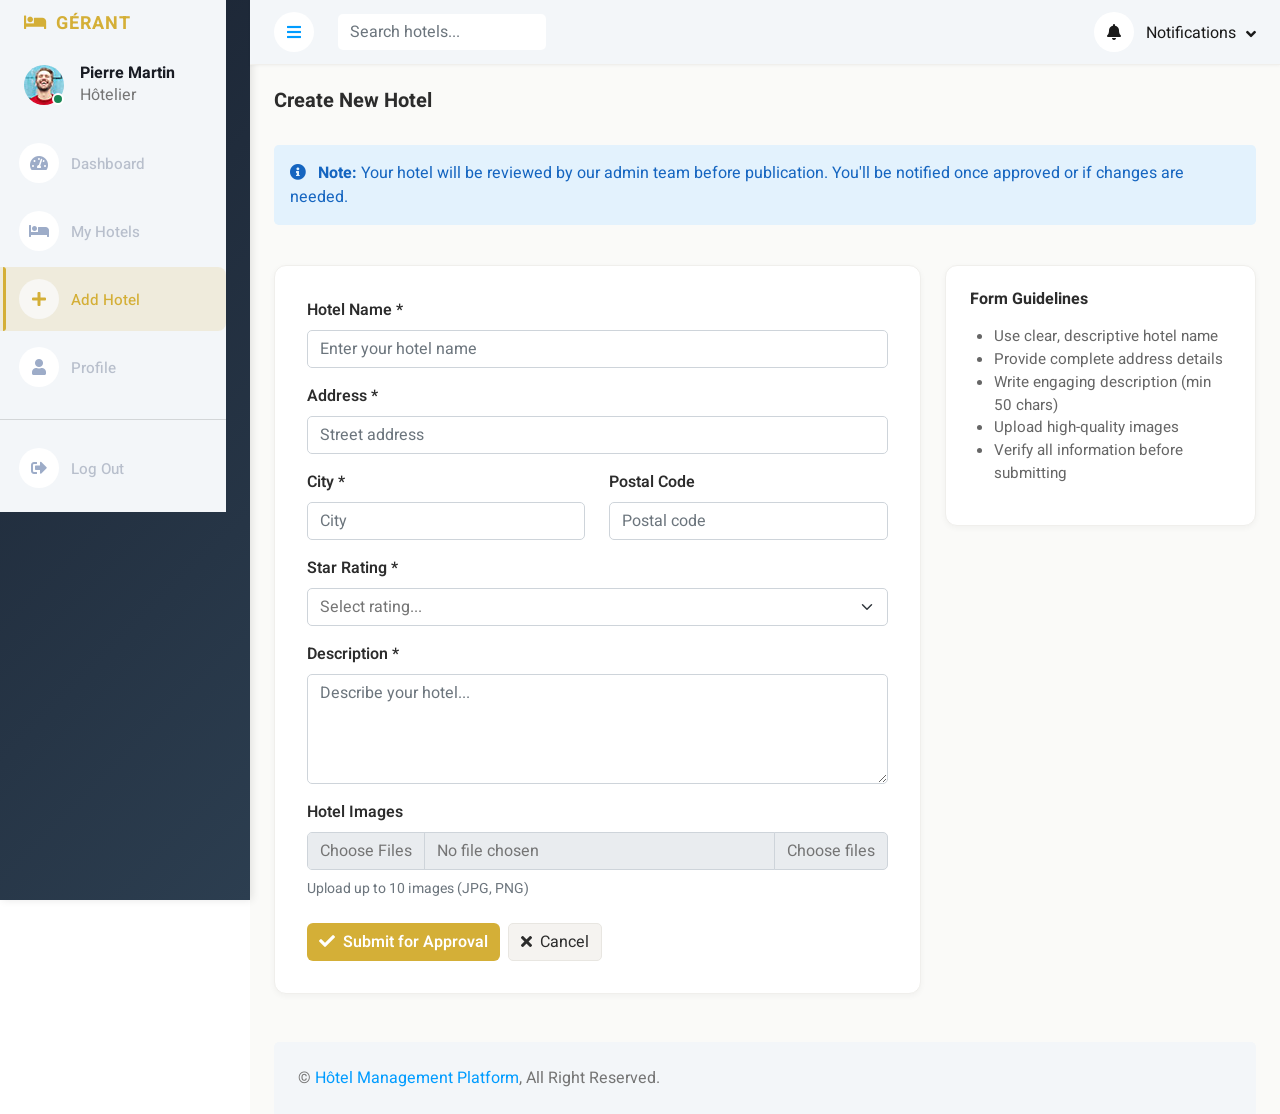
==== bootstrap-admin-template-free/gerant-hotel-create.html @ a2908609 "feat: build Gérant Dashboard system with consistent structure Create pages for hotel management, cre" ====
<!DOCTYPE html>
<html lang="en">

<head>
    <meta charset="utf-8">
    <title>Create Hotel - Gérant Dashboard</title>
    <meta content="width=device-width, initial-scale=1.0" name="viewport">

    <!-- Favicon -->
    <link href="img/favicon.ico" rel="icon">

    <!-- Google Web Fonts -->
    <link rel="preconnect" href="https://fonts.googleapis.com">
    <link rel="preconnect" href="https://fonts.gstatic.com" crossorigin>
    <link href="https://fonts.googleapis.com/css2?family=Heebo:wght@400;500;600;700&display=swap" rel="stylesheet">
    
    <!-- Icon Font Stylesheet -->
    <link href="https://cdnjs.cloudflare.com/ajax/libs/font-awesome/5.10.0/css/all.min.css" rel="stylesheet">
    <link href="https://cdn.jsdelivr.net/npm/bootstrap-icons@1.4.1/font/bootstrap-icons.css" rel="stylesheet">

    <!-- Customized Bootstrap Stylesheet -->
    <link href="css/bootstrap.min.css" rel="stylesheet">

    <!-- Template Stylesheet -->
    <link href="css/style.css" rel="stylesheet">
</head>

<body>
    <div class="container-fluid position-relative bg-white d-flex p-0">
        <!-- Spinner Start -->
        <div id="spinner" class="show bg-white position-fixed translate-middle w-100 vh-100 top-50 start-50 d-flex align-items-center justify-content-center">
            <div class="spinner-border text-primary" style="width: 3rem; height: 3rem;" role="status">
                <span class="sr-only">Loading...</span>
            </div>
        </div>
        <!-- Spinner End -->

        <!-- Sidebar Start -->
        <div class="sidebar pe-4 pb-3">
            <nav class="navbar bg-light navbar-light">
                <a href="gerant-dashboard.html" class="navbar-brand mx-4 mb-3">
                    <h3 class="text-primary"><i class="fa fa-bed me-2"></i>GÉRANT</h3>
                </a>
                <div class="d-flex align-items-center ms-4 mb-4">
                    <div class="position-relative">
                        <img class="rounded-circle" src="img/user.jpg" alt="" style="width: 40px; height: 40px;">
                        <div class="bg-success rounded-circle border border-2 border-white position-absolute end-0 bottom-0 p-1"></div>
                    </div>
                    <div class="ms-3">
                        <h6 class="mb-0">Pierre Martin</h6>
                        <span>Hôtelier</span>
                    </div>
                </div>
                <div class="navbar-nav w-100">
                    <a href="gerant-dashboard.html" class="nav-item nav-link"><i class="fa fa-tachometer-alt me-2"></i>Dashboard</a>
                    <a href="gerant-hotels.html" class="nav-item nav-link"><i class="fa fa-bed me-2"></i>My Hotels</a>
                    <a href="gerant-hotel-create.html" class="nav-item nav-link active"><i class="fa fa-plus me-2"></i>Add Hotel</a>
                    <a href="gerant-profile.html" class="nav-item nav-link"><i class="fa fa-user me-2"></i>Profile</a>
                    <hr class="my-3" style="border-color: rgba(255,255,255,0.1);">
                    <a href="signin.html" class="nav-item nav-link"><i class="fa fa-sign-out-alt me-2"></i>Log Out</a>
                </div>
            </nav>
        </div>
        <!-- Sidebar End -->

        <!-- Content Start -->
        <div class="content">
            <!-- Navbar Start -->
            <nav class="navbar navbar-expand bg-light navbar-light sticky-top px-4 py-0">
                <a href="gerant-hotel-create.html" class="navbar-brand d-flex d-lg-none me-4">
                    <h2 class="text-primary mb-0"><i class="fa fa-bed"></i></h2>
                </a>
                <a href="#" class="sidebar-toggler flex-shrink-0">
                    <i class="fa fa-bars"></i>
                </a>
                <form class="d-none d-md-flex ms-4">
                    <input class="form-control border-0" type="search" placeholder="Search hotels...">
                </form>
                <div class="navbar-nav align-items-center ms-auto">
                    <div class="nav-item dropdown">
                        <a href="#" class="nav-link dropdown-toggle" data-bs-toggle="dropdown">
                            <i class="fa fa-bell me-lg-2"></i>
                            <span class="d-none d-lg-inline-flex">Notifications</span>
                        </a>
                        <div class="dropdown-menu dropdown-menu-end bg-light border-0 rounded-0 rounded-bottom m-0">
                            <a href="#" class="dropdown-item">15 minutes ago</a>
                        </div>
                    </div>
                </div>
            </nav>
            <!-- Navbar End -->

            <!-- Page Header -->
            <div class="container-fluid pt-4 px-4">
                <div class="row g-4">
                    <div class="col-12">
                        <h5 style="color: var(--text-primary); font-weight: 700;">Create New Hotel</h5>
                    </div>
                </div>
            </div>
            <!-- Page Header End -->

            <!-- Info Alert -->
            <div class="container-fluid pt-4 px-4">
                <div class="row g-4">
                    <div class="col-12">
                        <div class="alert alert-info border-0 rounded-3" style="background: #E3F2FD; color: #1565C0; border-left: 4px solid #1976D2;">
                            <i class="fa fa-info-circle me-2"></i>
                            <strong>Note:</strong> Your hotel will be reviewed by our admin team before publication. You'll be notified once approved or if changes are needed.
                        </div>
                    </div>
                </div>
            </div>
            <!-- Info Alert End -->

            <!-- Form Container Start -->
            <div class="container-fluid pt-4 px-4 mb-4">
                <div class="row g-4">
                    <div class="col-lg-8">
                        <div class="table-container">
                            <div style="padding: 2rem;">
                                <form>
                                    <!-- Hotel Name -->
                                    <div class="mb-3">
                                        <label for="hotelName" class="form-label" style="color: var(--text-primary); font-weight: 600;">Hotel Name *</label>
                                        <input type="text" class="form-control" id="hotelName" placeholder="Enter your hotel name" required>
                                    </div>

                                    <!-- Address -->
                                    <div class="mb-3">
                                        <label for="address" class="form-label" style="color: var(--text-primary); font-weight: 600;">Address *</label>
                                        <input type="text" class="form-control" id="address" placeholder="Street address" required>
                                    </div>

                                    <!-- City -->
                                    <div class="row">
                                        <div class="col-md-6 mb-3">
                                            <label for="city" class="form-label" style="color: var(--text-primary); font-weight: 600;">City *</label>
                                            <input type="text" class="form-control" id="city" placeholder="City" required>
                                        </div>
                                        <div class="col-md-6 mb-3">
                                            <label for="postal" class="form-label" style="color: var(--text-primary); font-weight: 600;">Postal Code</label>
                                            <input type="text" class="form-control" id="postal" placeholder="Postal code">
                                        </div>
                                    </div>

                                    <!-- Rating -->
                                    <div class="mb-3">
                                        <label for="rating" class="form-label" style="color: var(--text-primary); font-weight: 600;">Star Rating *</label>
                                        <select class="form-select" id="rating" required>
                                            <option value="">Select rating...</option>
                                            <option value="3">3 Stars</option>
                                            <option value="4">4 Stars</option>
                                            <option value="5">5 Stars</option>
                                        </select>
                                    </div>

                                    <!-- Description -->
                                    <div class="mb-3">
                                        <label for="description" class="form-label" style="color: var(--text-primary); font-weight: 600;">Description *</label>
                                        <textarea class="form-control" id="description" rows="4" placeholder="Describe your hotel..." required></textarea>
                                    </div>

                                    <!-- Images Upload -->
                                    <div class="mb-4">
                                        <label for="images" class="form-label" style="color: var(--text-primary); font-weight: 600;">Hotel Images</label>
                                        <div class="input-group">
                                            <input type="file" class="form-control" id="images" multiple accept="image/*">
                                            <label class="input-group-text" for="images">Choose files</label>
                                        </div>
                                        <small class="text-muted d-block mt-2">Upload up to 10 images (JPG, PNG)</small>
                                    </div>

                                    <!-- Form Actions -->
                                    <div class="d-flex gap-2">
                                        <button type="submit" class="btn btn-primary">
                                            <i class="fa fa-check me-2"></i>Submit for Approval
                                        </button>
                                        <a href="gerant-hotels.html" class="btn" style="background: #F5F3F0; color: var(--text-primary); border: 1px solid var(--border);">
                                            <i class="fa fa-times me-2"></i>Cancel
                                        </a>
                                    </div>
                                </form>
                            </div>
                        </div>
                    </div>

                    <!-- Info Sidebar -->
                    <div class="col-lg-4">
                        <div class="table-container">
                            <div style="padding: 1.5rem;">
                                <h6 style="color: var(--text-primary); font-weight: 700; margin-bottom: 1rem;">Form Guidelines</h6>
                                <ul style="color: var(--text-secondary); font-size: 0.95rem; padding-left: 1.5rem;">
                                    <li>Use clear, descriptive hotel name</li>
                                    <li>Provide complete address details</li>
                                    <li>Write engaging description (min 50 chars)</li>
                                    <li>Upload high-quality images</li>
                                    <li>Verify all information before submitting</li>
                                </ul>
                            </div>
                        </div>
                    </div>
                </div>
            </div>
            <!-- Form Container End -->

            <!-- Footer Start -->
            <div class="container-fluid pt-4 px-4">
                <div class="bg-light rounded-top p-4">
                    <div class="row">
                        <div class="col-12 col-sm-6 text-center text-sm-start">
                            &copy; <a href="#">Hôtel Management Platform</a>, All Right Reserved.
                        </div>
                    </div>
                </div>
            </div>
            <!-- Footer End -->
        </div>
        <!-- Content End -->
    </div>

    <!-- JavaScript Libraries -->
    <script src="https://code.jquery.com/jquery-3.4.1.min.js"></script>
    <script src="https://cdn.jsdelivr.net/npm/bootstrap@5.0.0/dist/js/bootstrap.bundle.min.js"></script>
    <script src="lib/easing/easing.min.js"></script>
    <script src="lib/waypoints/waypoints.min.js"></script>

    <!-- Template Javascript -->
    <script src="js/main.js"></script>
</body>

</html>
---- bootstrap-admin-template-free/css/style.css ----
/********** Template CSS **********/
:root {
    --primary: #D4AF37;
    --primary-dark: #1a2332;
    --secondary: #2c3e50;
    --light: #F8F7F4;
    --dark: #1a1a1a;
    --text-primary: #2C2C2C;
    --text-secondary: #666666;
    --border: #E8E6E1;
    --border-light: #F0EFEC;
    --success: #27AE60;
    --warning: #F39C12;
    --danger: #E74C3C;
    --bg-neutral: #FAFAF8;
}

.back-to-top {
    position: fixed;
    display: none;
    right: 45px;
    bottom: 45px;
    z-index: 99;
}


/*** Spinner ***/
#spinner {
    opacity: 0;
    visibility: hidden;
    transition: opacity .5s ease-out, visibility 0s linear .5s;
    z-index: 99999;
}

#spinner.show {
    transition: opacity .5s ease-out, visibility 0s linear 0s;
    visibility: visible;
    opacity: 1;
}


/*** Button ***/
.btn {
    transition: .5s;
}

.btn.btn-primary {
    color: #FFFFFF;
}

.btn-square {
    width: 38px;
    height: 38px;
}

.btn-sm-square {
    width: 32px;
    height: 32px;
}

.btn-lg-square {
    width: 48px;
    height: 48px;
}

.btn-square,
.btn-sm-square,
.btn-lg-square {
    padding: 0;
    display: inline-flex;
    align-items: center;
    justify-content: center;
    font-weight: normal;
    border-radius: 50px;
}


/*** Layout ***/
.sidebar {
    position: fixed;
    top: 0;
    left: 0;
    bottom: 0;
    width: 250px;
    height: 100vh;
    overflow-y: auto;
    background: var(--light);
    transition: 0.5s;
    z-index: 999;
}

.content {
    margin-left: 250px;
    min-height: 100vh;
    background: #FFFFFF;
    transition: 0.5s;
}

@media (min-width: 992px) {
    .sidebar {
        margin-left: 0;
    }

    .sidebar.open {
        margin-left: -250px;
    }

    .content {
        width: calc(100% - 250px);
    }

    .content.open {
        width: 100%;
        margin-left: 0;
    }
}

@media (max-width: 991.98px) {
    .sidebar {
        margin-left: -250px;
    }

    .sidebar.open {
        margin-left: 0;
    }

    .content {
        width: 100%;
        margin-left: 0;
    }
}


/*** Navbar ***/
.sidebar .navbar .navbar-nav .nav-link {
    padding: 7px 20px;
    color: var(--dark);
    font-weight: 500;
    border-left: 3px solid var(--light);
    border-radius: 0 30px 30px 0;
    outline: none;
}

.sidebar .navbar .navbar-nav .nav-link:hover,
.sidebar .navbar .navbar-nav .nav-link.active {
    color: var(--primary);
    background: #FFFFFF;
    border-color: var(--primary);
}

.sidebar .navbar .navbar-nav .nav-link i {
    width: 40px;
    height: 40px;
    display: inline-flex;
    align-items: center;
    justify-content: center;
    background: #FFFFFF;
    border-radius: 40px;
}

.sidebar .navbar .navbar-nav .nav-link:hover i,
.sidebar .navbar .navbar-nav .nav-link.active i {
    background: var(--light);
}

.sidebar .navbar .dropdown-toggle::after {
    position: absolute;
    top: 15px;
    right: 15px;
    border: none;
    content: "\f107";
    font-family: "Font Awesome 5 Free";
    font-weight: 900;
    transition: .5s;
}

.sidebar .navbar .dropdown-toggle[aria-expanded=true]::after {
    transform: rotate(-180deg);
}

.sidebar .navbar .dropdown-item {
    padding-left: 25px;
    border-radius: 0 30px 30px 0;
}

.content .navbar .navbar-nav .nav-link {
    margin-left: 25px;
    padding: 12px 0;
    color: var(--dark);
    outline: none;
}

.content .navbar .navbar-nav .nav-link:hover,
.content .navbar .navbar-nav .nav-link.active {
    color: var(--primary);
}

.content .navbar .sidebar-toggler,
.content .navbar .navbar-nav .nav-link i {
    width: 40px;
    height: 40px;
    display: inline-flex;
    align-items: center;
    justify-content: center;
    background: #FFFFFF;
    border-radius: 40px;
}

.content .navbar .dropdown-toggle::after {
    margin-left: 6px;
    vertical-align: middle;
    border: none;
    content: "\f107";
    font-family: "Font Awesome 5 Free";
    font-weight: 900;
    transition: .5s;
}

.content .navbar .dropdown-toggle[aria-expanded=true]::after {
    transform: rotate(-180deg);
}

@media (max-width: 575.98px) {
    .content .navbar .navbar-nav .nav-link {
        margin-left: 15px;
    }
}


/*** Date Picker ***/
.bootstrap-datetimepicker-widget.bottom {
    top: auto !important;
}

.bootstrap-datetimepicker-widget .table * {
    border-bottom-width: 0px;
}

.bootstrap-datetimepicker-widget .table th {
    font-weight: 500;
}

.bootstrap-datetimepicker-widget.dropdown-menu {
    padding: 10px;
    border-radius: 2px;
}

.bootstrap-datetimepicker-widget table td.active,
.bootstrap-datetimepicker-widget table td.active:hover {
    background: var(--primary);
}

.bootstrap-datetimepicker-widget table td.today::before {
    border-bottom-color: var(--primary);
}


/*** Testimonial ***/
.progress .progress-bar {
    width: 0px;
    transition: 2s;
}


/*** Testimonial ***/
.testimonial-carousel .owl-dots {
    margin-top: 24px;
    display: flex;
    align-items: flex-end;
    justify-content: center;
}

.testimonial-carousel .owl-dot {
    position: relative;
    display: inline-block;
    margin: 0 5px;
    width: 15px;
    height: 15px;
    border: 5px solid var(--primary);
    border-radius: 15px;
    transition: .5s;
}

.testimonial-carousel .owl-dot.active {
    background: var(--dark);
    border-color: var(--primary);
}

/*** Hotel Premium Styles ***/
.sidebar {
    background: linear-gradient(135deg, var(--primary-dark) 0%, var(--secondary) 100%);
    box-shadow: 2px 0 8px rgba(0,0,0,0.1);
}

.sidebar .navbar-brand h3 {
    color: var(--primary) !important;
    letter-spacing: 1px;
    font-weight: 700;
    font-size: 1.125rem;
}

.sidebar .navbar .navbar-nav .nav-link {
    color: #B8BFCC;
    border-left-color: transparent;
    padding: 0.75rem 1rem !important;
    margin-bottom: 0.25rem;
    border-radius: 0 8px 8px 0;
    transition: all 0.3s ease;
    position: relative;
    font-weight: 500;
    font-size: 0.95rem;
}

.sidebar .navbar .navbar-nav .nav-link:hover {
    color: #FFFFFF;
    background: rgba(212, 175, 55, 0.12);
    border-color: transparent;
}

.sidebar .navbar .navbar-nav .nav-link.active {
    color: var(--primary);
    background: rgba(212, 175, 55, 0.15);
    border-color: transparent;
}

.sidebar .navbar .navbar-nav .nav-link i {
    color: #9DACC8;
    margin-right: 0.75rem !important;
    font-size: 1rem;
}

.sidebar .navbar .navbar-nav .nav-link:hover i {
    color: #FFFFFF;
}

.sidebar .navbar .navbar-nav .nav-link.active i {
    color: var(--primary);
}

.sidebar .navbar .navbar-nav .nav-link.active::before {
    content: '';
    position: absolute;
    left: 0;
    top: 0;
    bottom: 0;
    width: 3px;
    background: var(--primary);
    border-radius: 0 3px 3px 0;
}

.sidebar .navbar-nav .dropdown-item {
    color: #B8BFCC;
}

.sidebar .navbar-nav .dropdown-item:hover {
    background: rgba(212, 175, 55, 0.1);
    color: #FFFFFF;
}

/* KPI Cards Premium Styling */
.kpi-card {
    background: #FFFFFF;
    border: 1px solid var(--border-light);
    border-radius: 12px;
    box-shadow: 0 2px 6px rgba(0,0,0,0.04);
    transition: all 0.3s ease;
    display: flex;
    flex-direction: column;
    justify-content: center;
}

.kpi-card:hover {
    box-shadow: 0 6px 12px rgba(0,0,0,0.08);
    transform: translateY(-1px);
}

.kpi-card .p-4 {
    display: flex;
    flex-direction: column;
    align-items: flex-start;
}

.kpi-card .kpi-icon {
    font-size: 2.2rem;
    color: #D9D9D9;
    margin-bottom: 0.75rem;
    line-height: 1;
}

.kpi-card .kpi-icon.primary-gold {
    color: var(--primary);
}

.kpi-card .kpi-icon.warning-gold {
    color: var(--warning);
}

.kpi-card .kpi-icon.success-green {
    color: var(--success);
}

.kpi-card .kpi-icon.danger-red {
    color: var(--danger);
}

.kpi-card .kpi-label {
    color: var(--text-secondary);
    font-size: 0.8rem;
    text-transform: uppercase;
    letter-spacing: 0.4px;
    font-weight: 600;
    margin: 0;
}

.kpi-card .kpi-value {
    color: var(--text-primary);
    font-size: 2rem;
    font-weight: 700;
    margin-top: 0.5rem;
    line-height: 1;
}

/* Status Badges */
.badge-pending {
    background: #FFF3E0;
    color: #E67E22;
    font-weight: 600;
    font-size: 0.75rem;
    padding: 0.35rem 0.65rem;
    border-radius: 6px;
    display: inline-block;
}

.badge-approved {
    background: #E8F5E9;
    color: #27AE60;
    font-weight: 600;
    font-size: 0.75rem;
    padding: 0.35rem 0.65rem;
    border-radius: 6px;
    display: inline-block;
}

.badge-rejected {
    background: #FFEBEE;
    color: #E74C3C;
    font-weight: 600;
    font-size: 0.75rem;
    padding: 0.35rem 0.65rem;
    border-radius: 6px;
    display: inline-block;
}

/* Hotel Card Premium */
.hotel-card {
    background: #FFFFFF;
    border: 1px solid var(--border);
    border-radius: 12px;
    overflow: hidden;
    transition: all 0.3s ease;
}

.hotel-card:hover {
    box-shadow: 0 12px 24px rgba(0,0,0,0.15);
    transform: translateY(-4px);
}

.hotel-card-image {
    height: 200px;
    background: linear-gradient(135deg, var(--secondary) 0%, var(--primary-dark) 100%);
    overflow: hidden;
    position: relative;
}

.hotel-card-image img {
    width: 100%;
    height: 100%;
    object-fit: cover;
}

.hotel-card-body {
    padding: 1.5rem;
}

.hotel-name {
    color: var(--dark);
    font-weight: 700;
    font-size: 1.125rem;
    margin-bottom: 0.5rem;
}

.hotel-location {
    color: #999;
    font-size: 0.875rem;
    margin-bottom: 1rem;
}

.hotel-rating {
    color: var(--primary);
    font-size: 1rem;
    margin-bottom: 1rem;
}

/* Content Area Premium */
.content {
    background: var(--bg-neutral);
}

.content .navbar {
    background: #FFFFFF;
    border-bottom: 1px solid var(--border-light);
    box-shadow: 0 1px 3px rgba(0,0,0,0.04);
}

/* Typography Refinements */
.content h6 {
    color: var(--text-primary);
    font-weight: 700;
    font-size: 1rem;
}

.content p {
    color: var(--text-secondary);
    font-size: 0.95rem;
}

.content .kpi-label {
    color: var(--text-secondary);
}

/* Tables Premium */
.table-container {
    background: #FFFFFF;
    border-radius: 12px;
    overflow: hidden;
    box-shadow: 0 2px 6px rgba(0,0,0,0.04);
    border: 1px solid var(--border-light);
}

.table thead {
    background: #F5F3F0;
    color: var(--text-primary);
    border-bottom: 2px solid var(--border);
}

.table thead th {
    color: var(--text-primary);
    font-weight: 600;
    font-size: 0.85rem;
    text-transform: uppercase;
    letter-spacing: 0.3px;
    border: none;
    padding: 1rem;
}

.table tbody tr {
    border-color: var(--border-light);
    border-bottom: 1px solid var(--border-light);
    transition: background-color 0.2s ease;
}

.table tbody tr:hover {
    background: #FAFAF8;
}

.table tbody td {
    padding: 0.95rem 1rem;
    vertical-align: middle;
    color: var(--text-primary);
    font-size: 0.95rem;
}

/* Buttons Premium */
.btn-sm.btn-review {
    background: transparent;
    color: var(--primary);
    border: 1.5px solid var(--primary);
    border-radius: 6px;
    padding: 0.35rem 0.75rem;
    font-size: 0.8rem;
    font-weight: 600;
    transition: all 0.2s ease;
}

.btn-sm.btn-review:hover {
    background: var(--primary);
    color: var(--text-primary);
    box-shadow: 0 2px 6px rgba(212, 175, 55, 0.3);
}

.btn-approve {
    background: var(--success);
    color: white;
    border: none;
    border-radius: 6px;
    padding: 0.5rem 1rem;
    font-size: 0.85rem;
    font-weight: 600;
    transition: all 0.2s ease;
}

.btn-approve:hover {
    background: #229954;
    box-shadow: 0 3px 8px rgba(39, 174, 96, 0.25);
    transform: translateY(-1px);
}

.btn-reject {
    background: var(--danger);
    color: white;
    border: none;
    border-radius: 6px;
    padding: 0.5rem 1rem;
    font-size: 0.85rem;
    font-weight: 600;
    transition: all 0.2s ease;
}

.btn-reject:hover {
    background: #C0392B;
    box-shadow: 0 3px 8px rgba(231, 76, 60, 0.25);
    transform: translateY(-1px);
}

.btn-primary {
    background: var(--primary);
    color: var(--text-primary);
    border: none;
    border-radius: 6px;
    font-weight: 600;
    transition: all 0.2s ease;
}

.btn-primary:hover {
    background: #F5C842;
    color: var(--text-primary);
    box-shadow: 0 3px 8px rgba(212, 175, 55, 0.25);
}
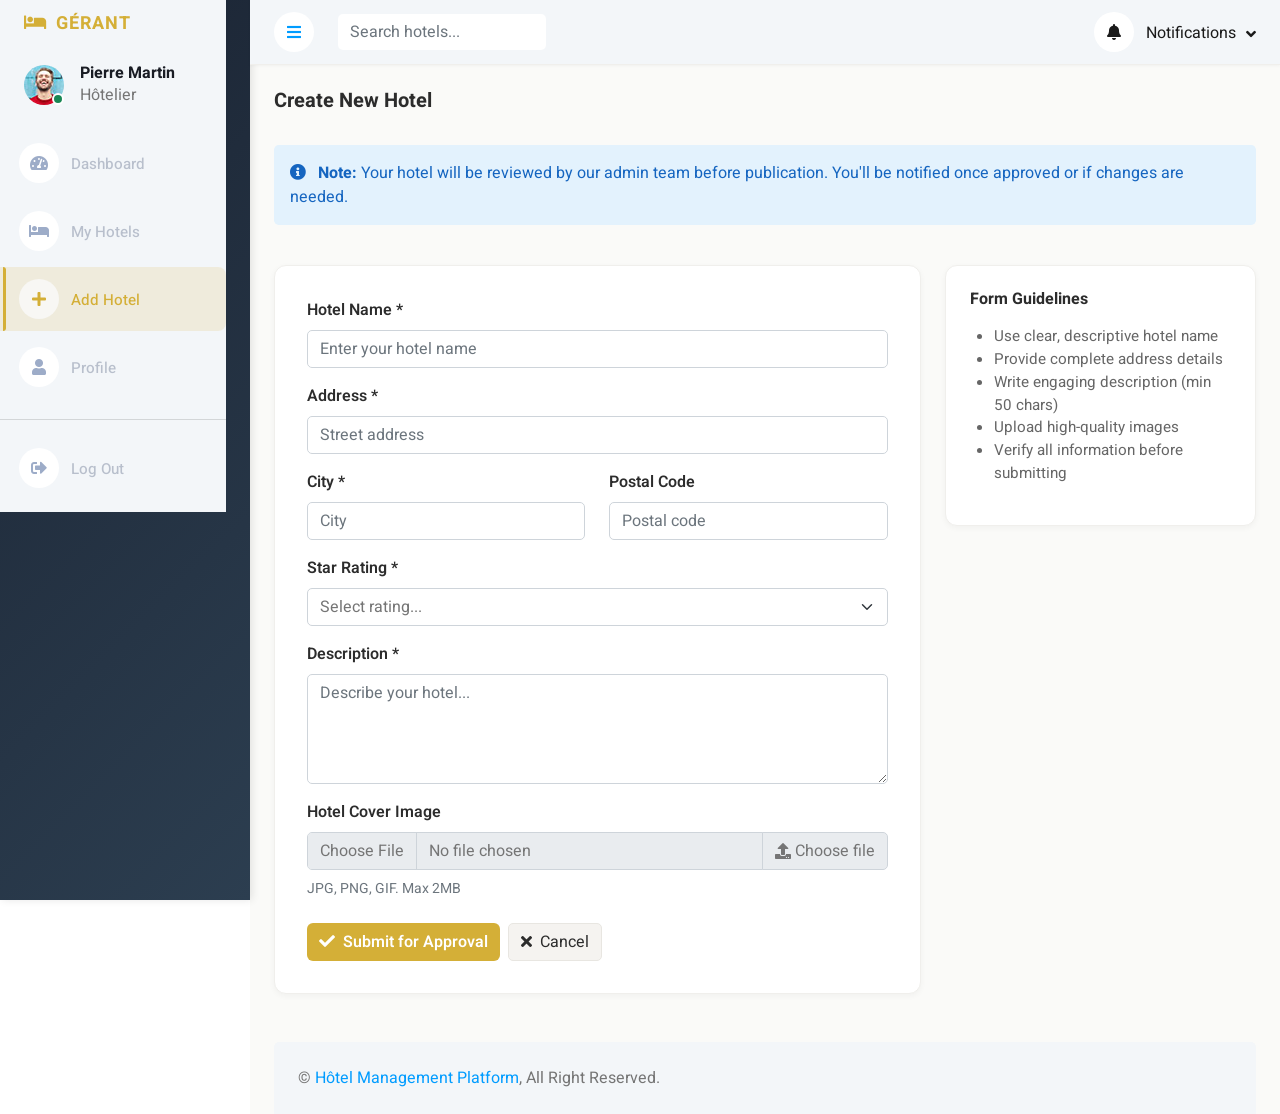
==== commit 1a97f496: "feat: add image upload and display in hotel CRUD system Implement image upload validation, update fo" ====
--- a/bootstrap-admin-template-free/gerant-hotel-create.html
+++ b/bootstrap-admin-template-free/gerant-hotel-create.html
@@ -119,11 +119,11 @@
                     <div class="col-lg-8">
                         <div class="table-container">
                             <div style="padding: 2rem;">
-                                <form>
+                                <form enctype="multipart/form-data">
                                     <!-- Hotel Name -->
                                     <div class="mb-3">
                                         <label for="hotelName" class="form-label" style="color: var(--text-primary); font-weight: 600;">Hotel Name *</label>
-                                        <input type="text" class="form-control" id="hotelName" placeholder="Enter your hotel name" required>
+                                        <input type="text" class="form-control" id="hotelName" name="name" placeholder="Enter your hotel name" required>
                                     </div>
 
                                     <!-- Address -->
@@ -161,15 +161,36 @@
                                         <textarea class="form-control" id="description" rows="4" placeholder="Describe your hotel..." required></textarea>
                                     </div>
 
-                                    <!-- Images Upload -->
+                                    <!-- Hotel Image -->
                                     <div class="mb-4">
-                                        <label for="images" class="form-label" style="color: var(--text-primary); font-weight: 600;">Hotel Images</label>
-                                        <div class="input-group">
-                                            <input type="file" class="form-control" id="images" multiple accept="image/*">
-                                            <label class="input-group-text" for="images">Choose files</label>
-                                        </div>
-                                        <small class="text-muted d-block mt-2">Upload up to 10 images (JPG, PNG)</small>
-                                    </div>
+                                        <label for="image" class="form-label" style="color: var(--text-primary); font-weight: 600;">Hotel Cover Image</label>
+                                        <div class="input-group mb-2">
+                                            <input type="file" class="form-control" id="image" name="image" accept="image/*">
+                                            <label class="input-group-text" for="image"><i class="fa fa-upload me-1"></i>Choose file</label>
+                                        </div>
+                                        <small class="text-muted d-block mb-2">JPG, PNG, GIF. Max 2MB</small>
+                                        <div id="imagePreview" style="max-width: 200px; max-height: 150px; overflow: hidden; border-radius: 8px; border: 2px dashed var(--border); padding: 10px; display: none;">
+                                            <img id="previewImg" src="" alt="Preview" style="width: 100%; height: 100%; object-fit: cover;">
+                                        </div>
+                                    </div>
+                                    <script>
+                                        document.getElementById('image').addEventListener('change', function(e) {
+                                            const file = e.target.files[0];
+                                            const preview = document.getElementById('imagePreview');
+                                            const previewImg = document.getElementById('previewImg');
+                                            
+                                            if (file) {
+                                                const reader = new FileReader();
+                                                reader.onload = function(event) {
+                                                    previewImg.src = event.target.result;
+                                                    preview.style.display = 'block';
+                                                };
+                                                reader.readAsDataURL(file);
+                                            } else {
+                                                preview.style.display = 'none';
+                                            }
+                                        });
+                                    </script>
 
                                     <!-- Form Actions -->
                                     <div class="d-flex gap-2">
